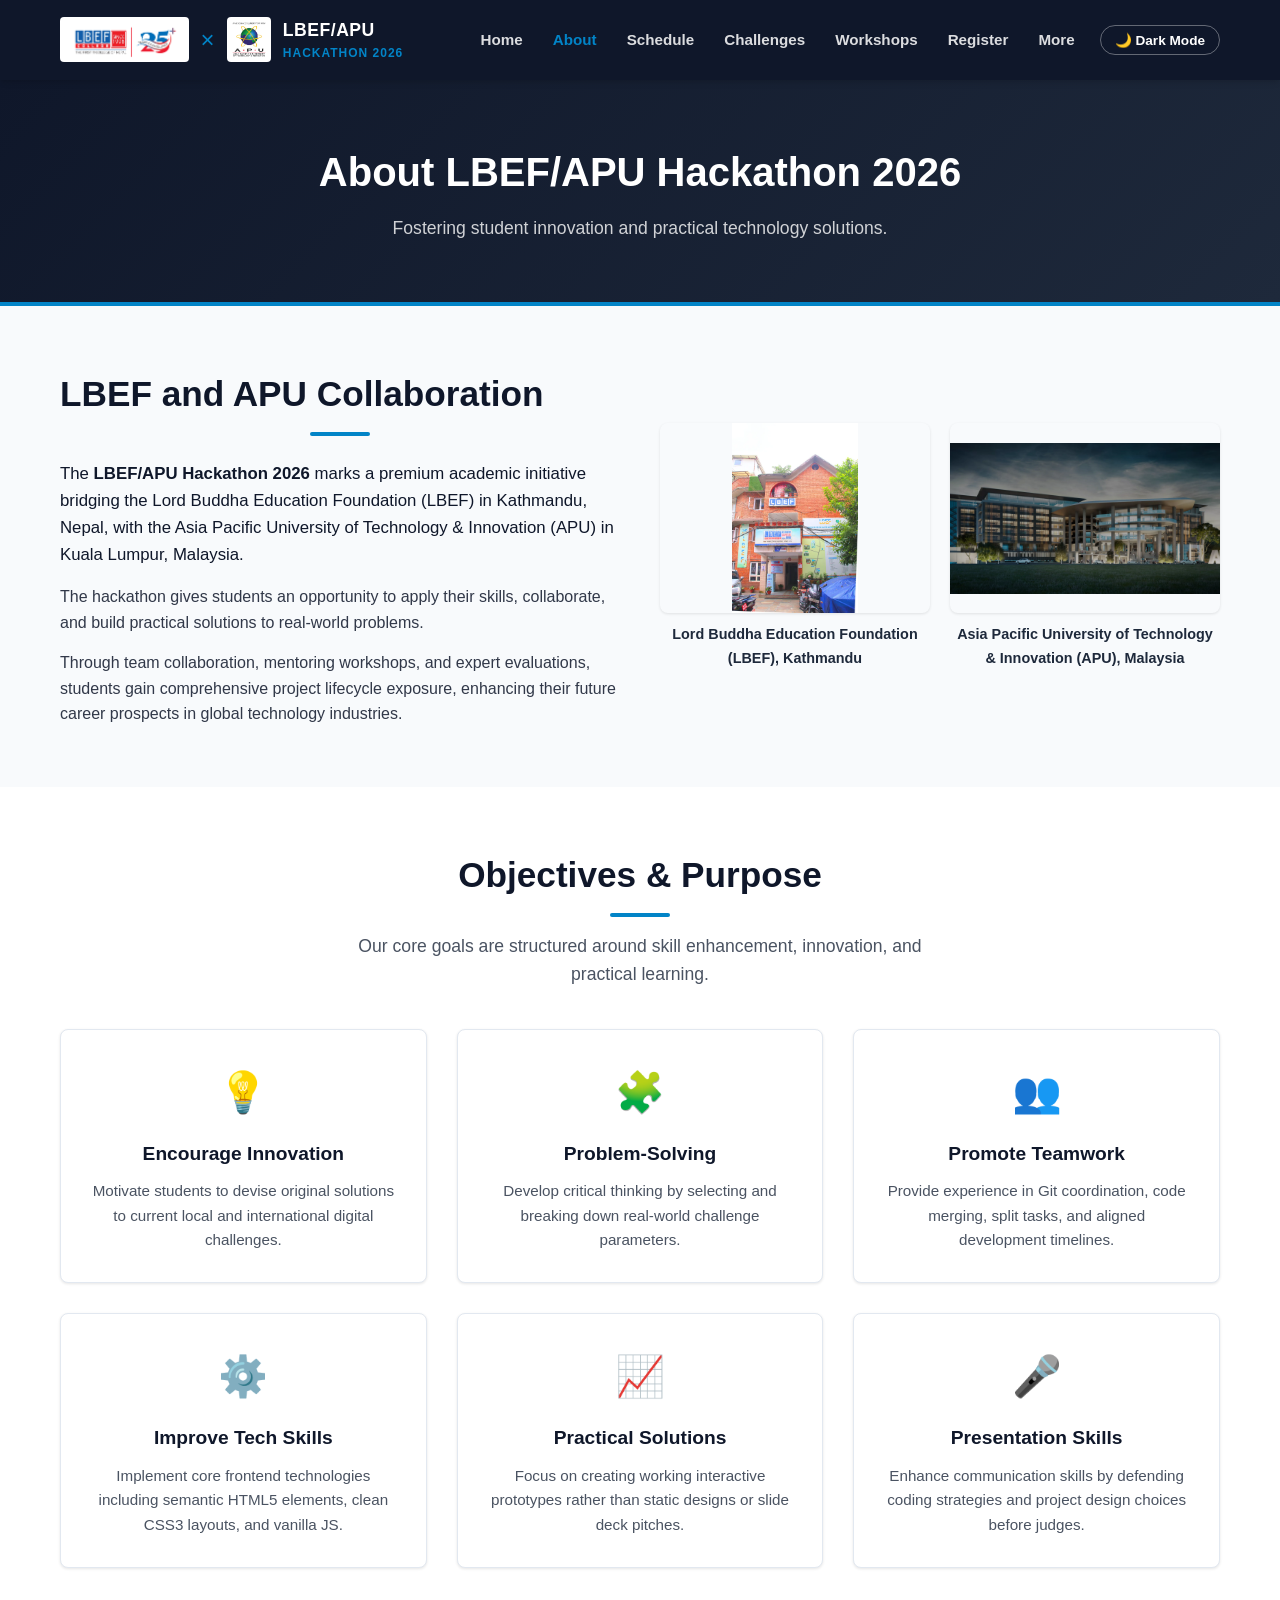
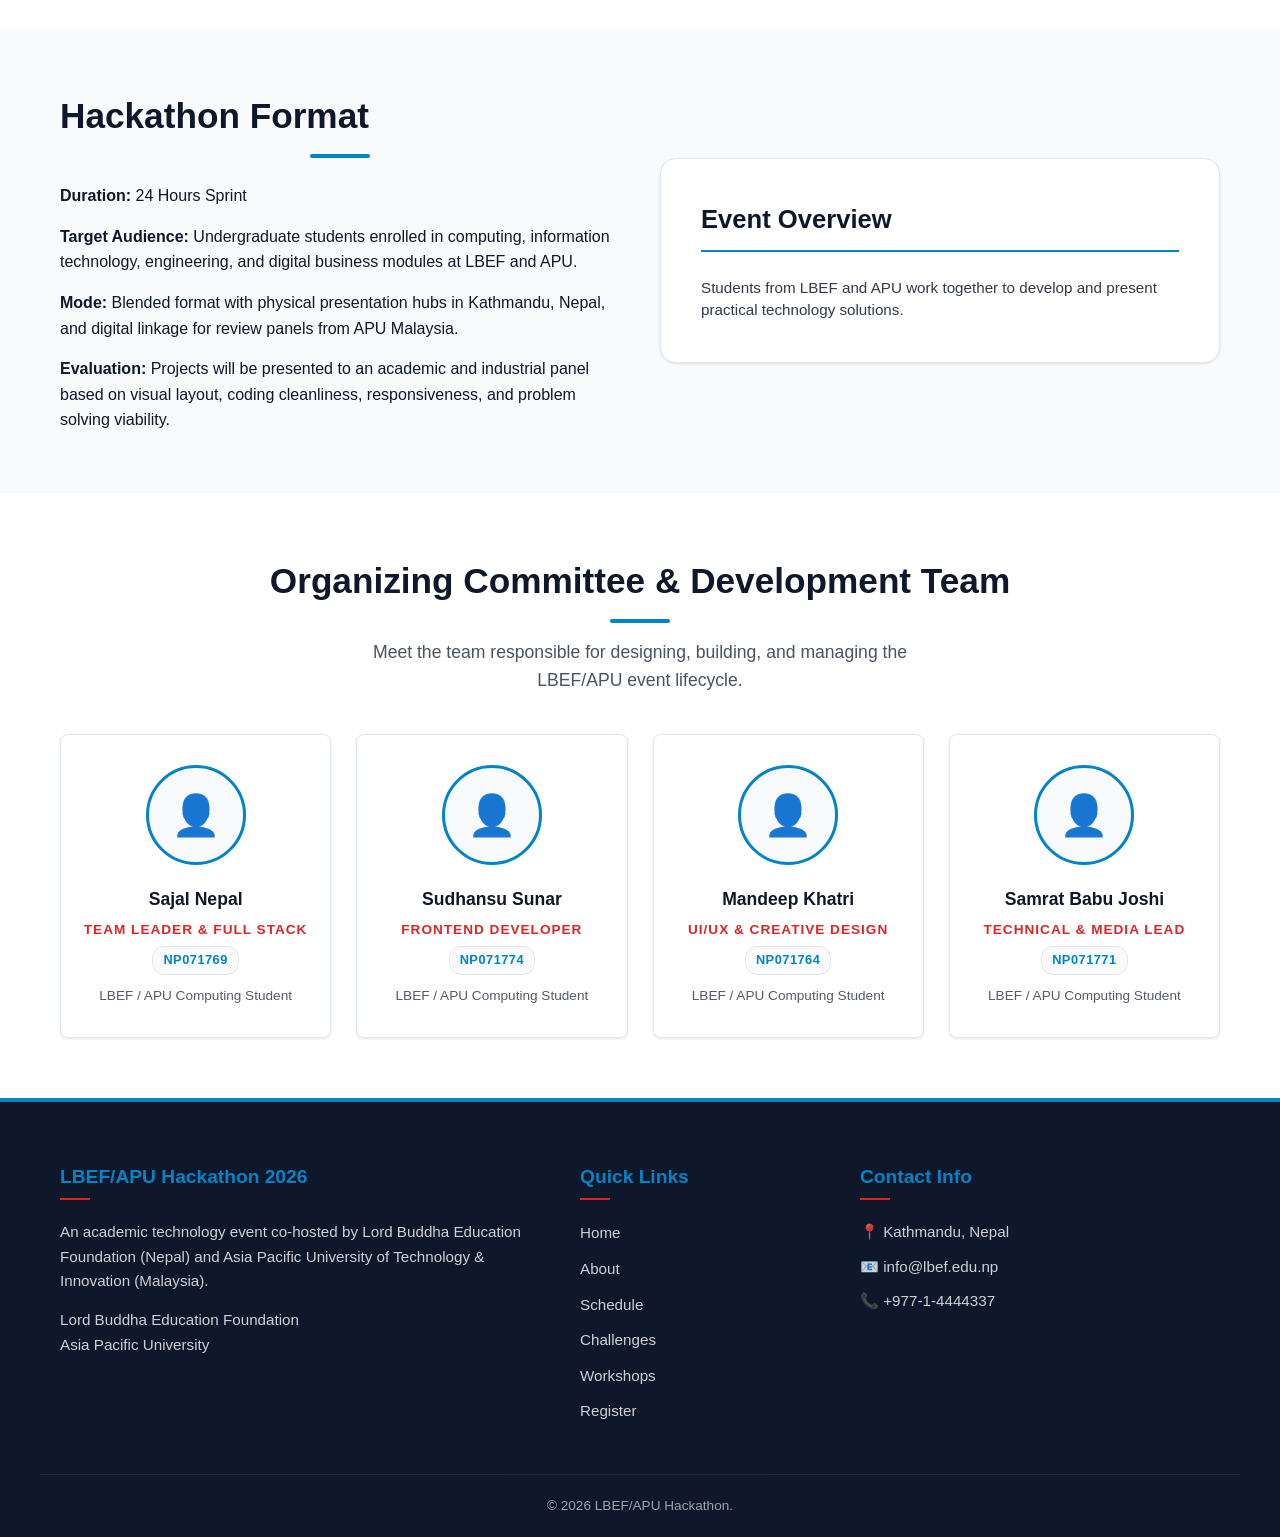
==== about.html @ 63b53572 "Working Website. needs few changes" ====
<!DOCTYPE html>
<html lang="en">
<head>
    <meta charset="UTF-8">
    <meta name="viewport" content="width=device-width, initial-scale=1.0">
    <title>About Us | LBEF/APU Hackathon 2026</title>
    <meta name="description" content="Learn about the LBEF/APU Hackathon 2026, its objectives, target audience, format, and organizing committee.">
    <link rel="stylesheet" href="css/style.css">
</head>
<body>

    <!-- Header Navigation -->
    <header>
        <div class="container header-container">
            <a href="index.html" class="branding" id="brandingLogo">
                <img src="images/logo/lbef_logo.webp" alt="LBEF Logo" class="logo-img">
                <span class="logo-divider">×</span>
                <img src="images/logo/apu_logo.webp" alt="APU Logo" class="logo-img">
                <div class="branding-text">
                    <span class="branding-title">LBEF/APU</span>
                    <span class="branding-subtitle">Hackathon 2026</span>
                </div>
            </a>
            <button class="hamburger" id="hamburgerToggle" aria-label="Toggle Menu">
                <span></span>
                <span></span>
                <span></span>
            </button>
            <ul class="nav-menu" id="navMenu">
                <li class="nav-item"><a href="index.html" class="nav-link" id="nav-home">Home</a></li>
                <li class="nav-item"><a href="about.html" class="nav-link active" id="nav-about">About</a></li>
                <li class="nav-item"><a href="schedule.html" class="nav-link" id="nav-schedule">Schedule</a></li>
                <li class="nav-item"><a href="challenges.html" class="nav-link" id="nav-challenges">Challenges</a></li>
                <li class="nav-item"><a href="workshops.html" class="nav-link" id="nav-workshops">Workshops</a></li>
                <li class="nav-item"><a href="register.html" class="nav-link" id="nav-register">Register</a></li>
                <li class="nav-item dropdown">
                    <a href="#" class="nav-link dropdown-toggle">More</a>
                    <ul class="dropdown-menu">
                        <li><a href="rules.html" class="nav-link" id="nav-rules">Rules</a></li>
                        <li><a href="resources.html" class="nav-link" id="nav-resources">Resources</a></li>
                        <li><a href="gallery.html" class="nav-link" id="nav-gallery">Gallery</a></li>
                        <li><a href="news.html" class="nav-link" id="nav-news">News</a></li>
                        <li><a href="faq.html" class="nav-link" id="nav-faq">FAQ</a></li>
                        <li><a href="contact.html" class="nav-link" id="nav-contact">Contact</a></li>
                        <li><a href="sponsors.html" class="nav-link" id="nav-sponsors">Sponsors</a></li>
                        <li><a href="feedback.html" class="nav-link" id="nav-feedback">Feedback</a></li>
                    </ul>
                </li>
                <li class="nav-item"><button class="theme-toggle-btn" id="themeToggleBtn" aria-label="Toggle theme">🌙 Dark Mode</button></li>
            </ul>
        </div>
    </header>

    <!-- Page Hero Banner -->
    <section class="page-hero">
        <div class="container">
            <h1>About LBEF/APU Hackathon 2026</h1>
            <p>Fostering student innovation and practical technology solutions.</p>
        </div>
    </section>

    <!-- Event Overview Section -->
    <section class="section">
        <div class="container grid-2">
            <div>
                <h2 class="section-title" style="text-align: left; margin-bottom: 25px;">LBEF and APU Collaboration</h2>
                <p style="margin-bottom: 15px; font-size: 1.05rem;">The <strong>LBEF/APU Hackathon 2026</strong> marks a premium academic initiative bridging the Lord Buddha Education Foundation (LBEF) in Kathmandu, Nepal, with the Asia Pacific University of Technology & Innovation (APU) in Kuala Lumpur, Malaysia.</p>
                <p style="margin-bottom: 15px; opacity: 0.85;">The hackathon gives students an opportunity to apply their skills, collaborate, and build practical solutions to real-world problems.</p>
                <p style="opacity: 0.85;">Through team collaboration, mentoring workshops, and expert evaluations, students gain comprehensive project lifecycle exposure, enhancing their future career prospects in global technology industries.</p>
            </div>
            <div class="institution-logos" aria-label="Academic partner campuses">
                <figure>
                    <img src="images/LBEF.webp" alt="Lord Buddha Education Foundation campus">
                    <figcaption>Lord Buddha Education Foundation (LBEF), Kathmandu</figcaption>
                </figure>
                <figure>
                    <img src="images/APU.webp" alt="Asia Pacific University campus">
                    <figcaption>Asia Pacific University of Technology &amp; Innovation (APU), Malaysia</figcaption>
                </figure>
            </div>
        </div>
    </section>

    <!-- Purpose and Objectives -->
    <section class="section" style="background-color: var(--white);">
        <div class="container">
            <h2 class="section-title">Objectives & Purpose</h2>
            <p class="section-subtitle">Our core goals are structured around skill enhancement, innovation, and practical learning.</p>
            <div class="grid-3" style="margin-top: 30px;">
                <div class="highlight-card">
                    <div class="highlight-icon">💡</div>
                    <h3>Encourage Innovation</h3>
                    <p>Motivate students to devise original solutions to current local and international digital challenges.</p>
                </div>
                <div class="highlight-card">
                    <div class="highlight-icon">🧩</div>
                    <h3>Problem-Solving</h3>
                    <p>Develop critical thinking by selecting and breaking down real-world challenge parameters.</p>
                </div>
                <div class="highlight-card">
                    <div class="highlight-icon">👥</div>
                    <h3>Promote Teamwork</h3>
                    <p>Provide experience in Git coordination, code merging, split tasks, and aligned development timelines.</p>
                </div>
                <div class="highlight-card">
                    <div class="highlight-icon">⚙️</div>
                    <h3>Improve Tech Skills</h3>
                    <p>Implement core frontend technologies including semantic HTML5 elements, clean CSS3 layouts, and vanilla JS.</p>
                </div>
                <div class="highlight-card">
                    <div class="highlight-icon">📈</div>
                    <h3>Practical Solutions</h3>
                    <p>Focus on creating working interactive prototypes rather than static designs or slide deck pitches.</p>
                </div>
                <div class="highlight-card">
                    <div class="highlight-icon">🎤</div>
                    <h3>Presentation Skills</h3>
                    <p>Enhance communication skills by defending coding strategies and project design choices before judges.</p>
                </div>
            </div>
        </div>
    </section>

    <!-- Hackathon Format & Target Audience -->
    <section class="section">
        <div class="container grid-2">
            <div>
                <h2 class="section-title" style="text-align: left; margin-bottom: 25px;">Hackathon Format</h2>
                <p style="margin-bottom: 15px;"><strong>Duration:</strong> 24 Hours Sprint</p>
                <p style="margin-bottom: 15px;"><strong>Target Audience:</strong> Undergraduate students enrolled in computing, information technology, engineering, and digital business modules at LBEF and APU.</p>
                <p style="margin-bottom: 15px;"><strong>Mode:</strong> Blended format with physical presentation hubs in Kathmandu, Nepal, and digital linkage for review panels from APU Malaysia.</p>
                <p><strong>Evaluation:</strong> Projects will be presented to an academic and industrial panel based on visual layout, coding cleanliness, responsiveness, and problem solving viability.</p>
            </div>
            <div>
                <div class="rules-wrapper" style="margin-bottom: 0;">
                    <h2>Event Overview</h2>
                    <p style="font-size: 0.95rem; line-height: 1.5; opacity: 0.85;">Students from LBEF and APU work together to develop and present practical technology solutions.</p>
                </div>
            </div>
        </div>
    </section>

    <!-- Organizing Committee & Development Team Section -->
    <section class="section" style="background-color: var(--white);">
        <div class="container">
            <h2 class="section-title">Organizing Committee & Development Team</h2>
            <p class="section-subtitle">Meet the team responsible for designing, building, and managing the LBEF/APU event lifecycle.</p>
            <div class="team-grid">
                <!-- Team Member 1: Sajal Nepal -->
                <div class="team-card">
                    <div class="team-avatar" aria-hidden="true">👤</div>
                    <h3>Sajal Nepal</h3>
                    <p class="role">Team Leader & Full Stack</p>
                    <span class="student-id-badge">NP071769</span>
                    <p style="font-size: 0.85rem; opacity: 0.7; margin-top: 10px;">LBEF / APU Computing Student</p>
                </div>
                <!-- Team Member 2: Sudhansu Sunar -->
                <div class="team-card">
                    <div class="team-avatar" aria-hidden="true">👤</div>
                    <h3>Sudhansu Sunar</h3>
                    <p class="role">Frontend Developer</p>
                    <span class="student-id-badge">NP071774</span>
                    <p style="font-size: 0.85rem; opacity: 0.7; margin-top: 10px;">LBEF / APU Computing Student</p>
                </div>
                <!-- Team Member 3: Mandeep Khatri -->
                <div class="team-card">
                    <div class="team-avatar" aria-hidden="true">👤</div>
                    <h3>Mandeep Khatri</h3>
                    <p class="role">UI/UX & Creative Design</p>
                    <span class="student-id-badge">NP071764</span>
                    <p style="font-size: 0.85rem; opacity: 0.7; margin-top: 10px;">LBEF / APU Computing Student</p>
                </div>
                <!-- Team Member 4: Samrat Babu Joshi -->
                <div class="team-card">
                    <div class="team-avatar" aria-hidden="true">👤</div>
                    <h3>Samrat Babu Joshi</h3>
                    <p class="role">Technical & Media Lead</p>
                    <span class="student-id-badge">NP071771</span>
                    <p style="font-size: 0.85rem; opacity: 0.7; margin-top: 10px;">LBEF / APU Computing Student</p>
                </div>
            </div>
        </div>
    </section>

    <!-- Footer -->
    <footer>
        <div class="container footer-grid">
            <div class="footer-col footer-about">
                <h3>LBEF/APU Hackathon 2026</h3>
                <p>An academic technology event co-hosted by Lord Buddha Education Foundation (Nepal) and Asia Pacific University of Technology & Innovation (Malaysia).</p>
                <p><a href="https://www.lbef.edu.np/" target="_blank" rel="noopener noreferrer">Lord Buddha Education Foundation</a><br><a href="https://www.apu.edu.my/" target="_blank" rel="noopener noreferrer">Asia Pacific University</a></p>
            </div>
            <div class="footer-col">
                <h3>Quick Links</h3>
                <ul class="footer-links">
                    <li><a href="index.html">Home</a></li>
                    <li><a href="about.html">About</a></li>
                    <li><a href="schedule.html">Schedule</a></li>
                    <li><a href="challenges.html">Challenges</a></li>
                    <li><a href="workshops.html">Workshops</a></li>
                    <li><a href="register.html">Register</a></li>
                </ul>
            </div>
            <div class="footer-col footer-contact">
                <h3>Contact Info</h3>
                <p>📍 Kathmandu, Nepal</p>
                <p>📧 info@lbef.edu.np</p>
                <p>📞 +977-1-4444337</p>
            </div>
        </div>
        <div class="container footer-bottom">
            <p>&copy; 2026 LBEF/APU Hackathon.</p>
        </div>
    </footer>

    <script src="js/script.js"></script>
</body>
</html>
---- css/style.css ----
/* ==========================================================================
   Main styles for the LBEF/APU Hackathon website.
   ========================================================================== */

/* --------------------------------------------------------------------------
   1. Design System & CSS Variables
   -------------------------------------------------------------------------- */
:root {
    /* Color Palette */
    --primary: #0F172A;       /* Deep Dark Navy */
    --secondary: #0284C7;     /* APU-style Vibrant Blue */
    --secondary-hover: #0369A1;
    --accent: #DC2626;        /* LBEF-style Accent Red */
    --accent-hover: #B91C1C;
    --accent-light: #FEE2E2;  /* Light red for alerts/badges */
    --light: #F8FAFC;         /* Light Grey Background */
    --white: #FFFFFF;
    --dark: #1E293B;          /* Charcoal text / dark sections */
    --border-color: #E2E8F0;  /* Subtle borders */
    
    /* Typography */
    --font-primary: 'Segoe UI', Tahoma, Geneva, Verdana, sans-serif;
    
    /* Layout & Spacing */
    --max-width: 1200px;
    --border-radius: 8px;
    --border-radius-lg: 16px;
    --transition-fast: 0.2s ease;
    --transition-normal: 0.3s ease;
    
    /* Shadows */
    --shadow-sm: 0 1px 3px rgba(0, 0, 0, 0.1);
    --shadow-md: 0 4px 6px -1px rgba(0, 0, 0, 0.1), 0 2px 4px -1px rgba(0, 0, 0, 0.06);
    --shadow-lg: 0 10px 15px -3px rgba(0, 0, 0, 0.1), 0 4px 6px -2px rgba(0, 0, 0, 0.05);
}

.event-dates {
    margin: -5px 0 22px;
    color: var(--secondary);
    font-weight: 700;
    letter-spacing: 0.3px;
}

.event-dates span {
    margin: 0 8px;
    color: var(--white);
    opacity: 0.65;
}

/* --------------------------------------------------------------------------
   2. Reset & Global Styles
   -------------------------------------------------------------------------- */
* {
    margin: 0;
    padding: 0;
    box-sizing: border-box;
}

.institution-logos {
    display: grid;
    grid-template-columns: repeat(2, minmax(0, 1fr));
    gap: 20px;
    align-items: start;
}

.institution-logos figure {
    min-width: 0;
    text-align: center;
}

.institution-logos img {
    width: 100%;
    height: 190px;
    object-fit: contain;
    border-radius: var(--border-radius);
    box-shadow: var(--shadow-sm);
}

.institution-logos figcaption {
    margin-top: 10px;
    font-size: 0.9rem;
    font-weight: 600;
    color: var(--dark);
}

body {
    font-family: var(--font-primary);
    background-color: var(--light);
    color: var(--primary);
    line-height: 1.6;
    overflow-x: hidden;
}

.workshop-card {
    display: flex;
    flex-direction: column;
    height: 100%;
}

.workshop-poster {
    height: 250px;
    background-color: var(--light);
}

.workshop-poster img {
    object-fit: contain;
    object-position: center;
}

.workshop-card-body {
    display: flex;
    flex: 1;
    flex-direction: column;
    justify-content: space-between;
    gap: 18px;
}

.workshop-details-button {
    width: 100%;
    margin-top: auto;
}

.workshop-modal {
    position: fixed;
    inset: 0;
    z-index: 2100;
    display: flex;
    align-items: center;
    justify-content: center;
    padding: 24px;
    background: rgba(15, 23, 42, 0.78);
}

.workshop-modal[hidden] {
    display: none;
}

.workshop-dialog {
    position: relative;
    display: grid;
    grid-template-columns: minmax(220px, 0.8fr) minmax(0, 1.2fr);
    gap: 26px;
    width: min(900px, 100%);
    max-height: 90vh;
    overflow-y: auto;
    padding: 28px;
    background: var(--white);
    color: var(--primary);
    border: 1px solid var(--border-color);
    border-radius: var(--border-radius-lg);
    box-shadow: var(--shadow-lg);
}

.workshop-modal-image {
    width: 100%;
    max-height: 72vh;
    object-fit: contain;
    align-self: center;
    border-radius: var(--border-radius);
    background: var(--light);
}

.workshop-modal-content {
    align-self: center;
    min-width: 0;
    padding: 12px 0;
}

.workshop-modal-header {
    margin-bottom: 12px;
    color: var(--secondary);
    font-weight: 700;
    white-space: pre-line;
}

.workshop-modal-content h2 {
    margin: 0 32px 12px 0;
    font-size: 1.6rem;
    line-height: 1.25;
}

.workshop-modal-subtitle {
    margin-bottom: 16px;
    font-weight: 700;
    color: var(--accent);
}

.workshop-modal-badge {
    display: inline-block;
    padding: 5px 10px;
    margin-bottom: 12px;
    border-radius: 20px;
    background: var(--secondary);
    color: var(--white);
    font-size: 0.8rem;
    font-weight: 700;
}

.workshop-detail-list {
    display: grid;
    grid-template-columns: minmax(100px, auto) 1fr;
    gap: 10px 14px;
}

.workshop-detail-list dt {
    font-weight: 700;
    color: var(--secondary);
}

.workshop-detail-list dd {
    margin: 0;
    white-space: pre-line;
}

.workshop-modal-close {
    position: absolute;
    top: 10px;
    right: 14px;
    z-index: 1;
    width: 38px;
    height: 38px;
    border: 0;
    border-radius: 50%;
    background: var(--light);
    color: var(--primary);
    font-size: 1.7rem;
    line-height: 1;
    cursor: pointer;
}

.workshop-modal-close:hover,
.workshop-modal-close:focus-visible {
    background: var(--secondary);
    color: var(--white);
}

a {
    color: inherit;
    text-decoration: none;
}

img {
    max-width: 100%;
    height: auto;
    display: block;
}

/* Containers */
.container {
    width: 100%;
    max-width: var(--max-width);
    margin: 0 auto;
    padding: 0 20px;
}

.section {
    padding: 60px 0;
}

.section-title {
    text-align: center;
    font-size: 2.2rem;
    font-weight: 700;
    color: var(--primary);
    margin-bottom: 15px;
    position: relative;
}

.section-title::after {
    content: '';
    display: block;
    width: 60px;
    height: 4px;
    background-color: var(--secondary);
    margin: 10px auto 0 auto;
    border-radius: 2px;
}

.section-subtitle {
    text-align: center;
    font-size: 1.1rem;
    color: var(--dark);
    max-width: 600px;
    margin: 0 auto 40px auto;
    opacity: 0.8;
}

/* Buttons */
.btn {
    display: inline-block;
    padding: 12px 28px;
    font-size: 1rem;
    font-weight: 600;
    border-radius: var(--border-radius);
    text-align: center;
    cursor: pointer;
    transition: var(--transition-fast);
    border: none;
}

.btn-primary {
    background-color: var(--secondary);
    color: var(--white);
}

.btn-primary:hover {
    background-color: var(--secondary-hover);
    transform: translateY(-2px);
}

.btn-accent {
    background-color: var(--accent);
    color: var(--white);
}

.btn-accent:hover {
    background-color: var(--accent-hover);
    transform: translateY(-2px);
}

.btn-outline {
    background-color: transparent;
    color: var(--secondary);
    border: 2px solid var(--secondary);
}

.btn-outline:hover {
    background-color: var(--secondary);
    color: var(--white);
    transform: translateY(-2px);
}

/* --------------------------------------------------------------------------
   3. Header & Navigation (Desktop & Mobile)
   -------------------------------------------------------------------------- */
header {
    background-color: var(--primary);
    color: var(--white);
    position: sticky;
    top: 0;
    z-index: 1000;
    box-shadow: var(--shadow-md);
}

.header-container {
    display: flex;
    justify-content: space-between;
    align-items: center;
    height: 80px;
}

/* Branding logo area */
.branding {
    display: flex;
    align-items: center;
    gap: 12px;
}

.logo-img {
    height: 45px;
    width: auto;
    background: var(--white);
    padding: 2px;
    border-radius: 4px;
}

.logo-divider {
    color: var(--secondary);
    font-size: 1.5rem;
    font-weight: 300;
}

.branding-text {
    display: flex;
    flex-direction: column;
}

.branding-title {
    font-size: 1.1rem;
    font-weight: 800;
    letter-spacing: 0.5px;
    color: var(--white);
}

.branding-subtitle {
    font-size: 0.75rem;
    color: var(--secondary);
    text-transform: uppercase;
    font-weight: 600;
    letter-spacing: 1px;
}

/* Nav Menu */
.nav-menu {
    display: flex;
    align-items: center;
    list-style: none;
}

.nav-item {
    position: relative;
}

.nav-link {
    display: block;
    padding: 10px 15px;
    font-size: 0.95rem;
    font-weight: 600;
    color: var(--white);
    opacity: 0.85;
    transition: var(--transition-fast);
}

.nav-link:hover, .nav-link.active {
    color: var(--secondary);
    opacity: 1;
}

/* Dropdown Menu styling */
.dropdown-menu {
    position: absolute;
    top: 100%;
    right: 0;
    background-color: var(--primary);
    min-width: 180px;
    box-shadow: var(--shadow-lg);
    border-top: 3px solid var(--secondary);
    border-radius: 0 0 var(--border-radius) var(--border-radius);
    display: block;
    list-style: none;
    opacity: 0;
    visibility: hidden;
    pointer-events: none;
    transform: translateY(8px);
    transition: opacity var(--transition-fast), transform var(--transition-fast), visibility var(--transition-fast);
    max-height: min(70vh, 560px);
    overflow-y: auto;
}

.nav-item.dropdown.open > .dropdown-menu {
    opacity: 1;
    visibility: visible;
    pointer-events: auto;
    transform: translateY(0);
}

.dropdown-menu .nav-link {
    padding: 12px 20px;
    font-size: 0.9rem;
    border-bottom: 1px solid rgba(255, 255, 255, 0.05);
}

.dropdown-menu .nav-link:hover {
    background-color: var(--dark);
}

/* Hamburger menu */
.hamburger {
    display: none;
    flex-direction: column;
    justify-content: space-between;
    width: 30px;
    height: 20px;
    background: transparent;
    border: none;
    cursor: pointer;
    z-index: 1100;
}

.hamburger span {
    display: block;
    width: 100%;
    height: 3px;
    background-color: var(--white);
    border-radius: 2px;
    transition: var(--transition-normal);
}

/* --------------------------------------------------------------------------
   4. Footer
   -------------------------------------------------------------------------- */
footer {
    background-color: var(--primary);
    color: var(--white);
    padding: 60px 0 20px 0;
    border-top: 4px solid var(--secondary);
}

.footer-grid {
    display: grid;
    grid-template-columns: 2fr 1fr 1.5fr;
    gap: 40px;
    margin-bottom: 40px;
}

.footer-col h3 {
    font-size: 1.2rem;
    margin-bottom: 20px;
    color: var(--secondary);
    position: relative;
    padding-bottom: 8px;
}

.footer-col h3::after {
    content: '';
    position: absolute;
    bottom: 0;
    left: 0;
    width: 30px;
    height: 2px;
    background-color: var(--accent);
}

.footer-about p {
    font-size: 0.95rem;
    opacity: 0.8;
    margin-bottom: 15px;
}

.footer-links {
    list-style: none;
}

.footer-links li {
    margin-bottom: 10px;
}

.footer-links a {
    font-size: 0.95rem;
    opacity: 0.8;
    transition: var(--transition-fast);
}

.footer-links a:hover {
    color: var(--secondary);
    opacity: 1;
    padding-left: 5px;
}

.footer-contact p {
    font-size: 0.95rem;
    opacity: 0.8;
    margin-bottom: 10px;
    display: flex;
    align-items: center;
    gap: 10px;
}

.footer-socials {
    display: flex;
    gap: 15px;
    margin-top: 15px;
}

.social-icon {
    display: inline-flex;
    justify-content: center;
    align-items: center;
    width: 35px;
    height: 35px;
    background-color: rgba(255, 255, 255, 0.1);
    border-radius: 50%;
    color: var(--white);
    font-size: 0.9rem;
    transition: var(--transition-fast);
}

.social-icon:hover {
    background-color: var(--secondary);
    color: var(--white);
    transform: scale(1.1);
}

.footer-bottom {
    border-top: 1px solid rgba(255, 255, 255, 0.1);
    padding-top: 20px;
    text-align: center;
    font-size: 0.85rem;
    opacity: 0.6;
}

/* --------------------------------------------------------------------------
   5. Hero & Homepage Sections
   -------------------------------------------------------------------------- */
.hero {
    position: relative;
    background: linear-gradient(135deg, rgba(15, 23, 42, 0.95) 0%, rgba(30, 41, 59, 0.9) 100%), 
                url('../images/student.jpg') center/cover no-repeat;
    color: var(--white);
    padding: 100px 0;
    text-align: center;
}

.hero-content {
    max-width: 800px;
    margin: 0 auto;
}

.hero-tagline {
    font-size: 1rem;
    color: var(--secondary);
    text-transform: uppercase;
    font-weight: 700;
    letter-spacing: 2px;
    margin-bottom: 15px;
}

.hero h1 {
    font-size: 3rem;
    font-weight: 800;
    line-height: 1.2;
    margin-bottom: 20px;
}

.hero-motto {
    font-size: 1.8rem;
    font-weight: 600;
    color: var(--secondary);
    margin-bottom: 20px;
    letter-spacing: 1px;
}

.hero-desc {
    font-size: 1.2rem;
    opacity: 0.9;
    margin-bottom: 35px;
}

.hero-actions {
    display: flex;
    justify-content: center;
    gap: 20px;
}

/* Inner Page Hero (Standard banner for other pages) */
.page-hero {
    background: linear-gradient(135deg, var(--primary) 0%, var(--dark) 100%);
    color: var(--white);
    padding: 60px 0;
    text-align: center;
    position: relative;
    border-bottom: 4px solid var(--secondary);
}

.page-hero h1 {
    font-size: 2.5rem;
    font-weight: 700;
    margin-bottom: 10px;
}

.page-hero p {
    font-size: 1.1rem;
    opacity: 0.8;
}

/* Countdown Timer Section */
.countdown-section {
    background-color: var(--white);
    padding: 40px 0;
    box-shadow: var(--shadow-sm);
    text-align: center;
}

.countdown-title {
    font-size: 1.2rem;
    font-weight: 700;
    letter-spacing: 1px;
    margin-bottom: 20px;
    color: var(--primary);
}

.countdown-grid {
    display: flex;
    justify-content: center;
    gap: 25px;
}

.countdown-card {
    background-color: var(--light);
    border: 1px solid var(--border-color);
    padding: 20px;
    min-width: 100px;
    border-radius: var(--border-radius);
    box-shadow: var(--shadow-sm);
}

.countdown-number {
    font-size: 2.5rem;
    font-weight: 800;
    color: var(--secondary);
    display: block;
    line-height: 1;
    margin-bottom: 5px;
}

.countdown-label {
    font-size: 0.8rem;
    font-weight: 600;
    color: var(--dark);
    text-transform: uppercase;
    letter-spacing: 1px;
}

/* Highlights & Info Grids */
.highlight-grid {
    display: grid;
    grid-template-columns: repeat(4, 1fr);
    gap: 20px;
    margin-top: 30px;
}

.highlight-card {
    background-color: var(--white);
    border: 1px solid var(--border-color);
    padding: 30px;
    border-radius: var(--border-radius);
    text-align: center;
    box-shadow: var(--shadow-sm);
    transition: var(--transition-normal);
}

.highlight-card:hover {
    transform: translateY(-5px);
    box-shadow: var(--shadow-md);
    border-color: var(--secondary);
}

.highlight-icon {
    font-size: 2.5rem;
    color: var(--secondary);
    margin-bottom: 15px;
}

.highlight-card h3 {
    font-size: 1.2rem;
    font-weight: 700;
    margin-bottom: 10px;
}

.highlight-card p {
    font-size: 0.95rem;
    color: var(--dark);
    opacity: 0.8;
}

/* Grid Layouts */
.grid-2 {
    display: grid;
    grid-template-columns: 1fr 1fr;
    gap: 40px;
    align-items: center;
}

.grid-3 {
    display: grid;
    grid-template-columns: repeat(3, 1fr);
    gap: 30px;
}

.card {
    background-color: var(--white);
    border: 1px solid var(--border-color);
    border-radius: var(--border-radius-lg);
    overflow: hidden;
    box-shadow: var(--shadow-sm);
    transition: var(--transition-normal);
}

.card:hover {
    transform: translateY(-5px);
    box-shadow: var(--shadow-lg);
}

.card-img img {
    width: 100%;
    height: 200px;
    object-fit: cover;
}

.card-body {
    padding: 25px;
}

.card-tag {
    display: inline-block;
    padding: 4px 10px;
    font-size: 0.75rem;
    font-weight: 700;
    text-transform: uppercase;
    border-radius: 4px;
    margin-bottom: 15px;
}

.tag-web { background-color: #E0F2FE; color: #0369A1; }
.tag-ai { background-color: #F3E8FF; color: #6B21A8; }
.tag-cyber { background-color: #FEE2E2; color: #991B1B; }
.tag-cloud { background-color: #ECFDF5; color: #065F46; }
.tag-digital { background-color: #FEF3C7; color: #92400E; }

.card h3 {
    font-size: 1.3rem;
    font-weight: 700;
    margin-bottom: 12px;
}

.card p {
    font-size: 0.95rem;
    color: var(--dark);
    opacity: 0.85;
    margin-bottom: 20px;
}

/* CTA Call to Action */
.cta-section {
    background: linear-gradient(135deg, var(--primary) 0%, var(--secondary) 100%);
    color: var(--white);
    padding: 80px 0;
    text-align: center;
}

.cta-content h2 {
    font-size: 2.2rem;
    margin-bottom: 15px;
    font-weight: 800;
}

.cta-content p {
    font-size: 1.2rem;
    opacity: 0.9;
    margin-bottom: 30px;
    max-width: 600px;
    margin-left: auto;
    margin-right: auto;
}

/* --------------------------------------------------------------------------
   6. About Page - Organizing Committee
   -------------------------------------------------------------------------- */
.team-grid {
    display: grid;
    grid-template-columns: repeat(4, 1fr);
    gap: 25px;
    margin-top: 30px;
}

.team-card {
    background-color: var(--white);
    border: 1px solid var(--border-color);
    border-radius: var(--border-radius);
    text-align: center;
    padding: 30px 20px;
    box-shadow: var(--shadow-sm);
    transition: var(--transition-normal);
}

.team-card:hover {
    transform: translateY(-5px);
    box-shadow: var(--shadow-md);
    border-color: var(--secondary);
}

.team-avatar {
    width: 100px;
    height: 100px;
    background-color: var(--light);
    border-radius: 50%;
    margin: 0 auto 20px auto;
    display: flex;
    justify-content: center;
    align-items: center;
    font-size: 2.5rem;
    color: var(--secondary);
    border: 3px solid var(--secondary);
}

.team-card h3 {
    font-size: 1.1rem;
    margin-bottom: 5px;
}

.team-card .role {
    font-size: 0.85rem;
    font-weight: 700;
    color: var(--accent);
    text-transform: uppercase;
    letter-spacing: 1px;
}

/* --------------------------------------------------------------------------
   7. Schedule Page - Tables
   -------------------------------------------------------------------------- */
.table-responsive {
    width: 100%;
    overflow-x: auto;
    background-color: var(--white);
    border-radius: var(--border-radius-lg);
    box-shadow: var(--shadow-md);
    border: 1px solid var(--border-color);
}

table {
    width: 100%;
    border-collapse: collapse;
    min-width: 600px;
}

th, td {
    padding: 18px 24px;
    text-align: left;
    border-bottom: 1px solid var(--border-color);
}

th {
    background-color: var(--primary);
    color: var(--white);
    font-weight: 700;
    font-size: 1rem;
}

tr:last-child td {
    border-bottom: none;
}

tr:nth-child(even) {
    background-color: var(--light);
}

tr:hover {
    background-color: rgba(2, 132, 199, 0.05);
}

td.time {
    font-weight: 700;
    color: var(--secondary);
    white-space: nowrap;
}

td.location {
    font-weight: 600;
}

/* --------------------------------------------------------------------------
   8. Challenges Page - Filtering
   -------------------------------------------------------------------------- */
.filter-container {
    display: flex;
    justify-content: center;
    flex-wrap: wrap;
    gap: 10px;
    margin-bottom: 40px;
}

.filter-btn {
    padding: 10px 22px;
    font-size: 0.9rem;
    font-weight: 600;
    border: 1px solid var(--border-color);
    background-color: var(--white);
    color: var(--dark);
    border-radius: 30px;
    cursor: pointer;
    transition: var(--transition-fast);
}

.filter-btn:hover, .filter-btn.active {
    background-color: var(--secondary);
    color: var(--white);
    border-color: var(--secondary);
}

.challenge-card {
    transition: all 0.3s ease;
}

.challenge-card.hidden {
    display: none;
}

/* Difficulty tags */
.difficulty-tag {
    display: inline-block;
    padding: 2px 8px;
    font-size: 0.75rem;
    font-weight: 700;
    border-radius: 4px;
    margin-left: 10px;
}
.difficulty-easy { background-color: #DEF7EC; color: #03543F; }
.difficulty-medium { background-color: #FEF08A; color: #713F12; }
.difficulty-hard { background-color: #FDE8E8; color: #9B1C1C; }

/* --------------------------------------------------------------------------
   9. Rules & Eligibility Page - Lists & Criteria
   -------------------------------------------------------------------------- */
.rules-wrapper {
    background-color: var(--white);
    padding: 40px;
    border-radius: var(--border-radius-lg);
    box-shadow: var(--shadow-sm);
    margin-bottom: 40px;
    border: 1px solid var(--border-color);
}

.rules-wrapper h2 {
    font-size: 1.6rem;
    margin-bottom: 25px;
    color: var(--primary);
    border-bottom: 2px solid var(--secondary);
    padding-bottom: 10px;
}

.rules-list {
    list-style: none;
}

.rules-list li {
    position: relative;
    padding-left: 30px;
    margin-bottom: 15px;
    font-size: 1.05rem;
}

.rules-list li::before {
    content: "✓";
    position: absolute;
    left: 0;
    top: 0;
    color: var(--secondary);
    font-weight: 900;
    font-size: 1.2rem;
}

.judging-criteria-grid {
    display: grid;
    grid-template-columns: repeat(5, 1fr);
    gap: 20px;
    margin-top: 30px;
}

.criteria-card {
    background-color: var(--light);
    border: 1px solid var(--border-color);
    padding: 25px 15px;
    border-radius: var(--border-radius);
    text-align: center;
}

.criteria-percentage {
    font-size: 2.2rem;
    font-weight: 800;
    color: var(--accent);
    display: block;
    margin-bottom: 10px;
}

.criteria-card h3 {
    font-size: 1.1rem;
    margin-bottom: 10px;
}

/* --------------------------------------------------------------------------
   10. Form Layouts (Registration, Contact, Feedback)
   -------------------------------------------------------------------------- */
.form-container {
    max-width: 700px;
    margin: 0 auto;
    background-color: var(--white);
    padding: 50px;
    border-radius: var(--border-radius-lg);
    box-shadow: var(--shadow-md);
    border: 1px solid var(--border-color);
}

.form-group {
    margin-bottom: 25px;
}

.form-group.row {
    display: grid;
    grid-template-columns: 1fr 1fr;
    gap: 20px;
}

label {
    display: block;
    font-size: 0.95rem;
    font-weight: 600;
    color: var(--primary);
    margin-bottom: 8px;
}

label span.required {
    color: var(--accent);
}

input[type="text"],
input[type="email"],
input[type="tel"],
select,
textarea {
    width: 100%;
    padding: 12px 16px;
    border: 1px solid var(--border-color);
    border-radius: var(--border-radius);
    font-family: inherit;
    font-size: 0.95rem;
    color: var(--primary);
    transition: var(--transition-fast);
    background-color: var(--light);
}

input:focus,
select:focus,
textarea:focus {
    outline: none;
    border-color: var(--secondary);
    background-color: var(--white);
    box-shadow: 0 0 0 3px rgba(2, 132, 199, 0.15);
}

input[aria-invalid="true"],
select[aria-invalid="true"],
textarea[aria-invalid="true"] {
    border-color: var(--accent);
    box-shadow: 0 0 0 3px rgba(220, 38, 38, 0.12);
}

.btn:disabled {
    cursor: wait;
    opacity: 0.7;
    transform: none;
}

.checkbox-group {
    display: flex;
    align-items: flex-start;
    gap: 10px;
}

.checkbox-group input {
    margin-top: 5px;
}

.checkbox-group label {
    font-weight: 500;
    font-size: 0.9rem;
    margin-bottom: 0;
}

/* Alert Boxes */
.alert {
    padding: 15px 20px;
    border-radius: var(--border-radius);
    margin-bottom: 25px;
    font-weight: 600;
    display: none;
}

.alert-success {
    background-color: #DEF7EC;
    color: #03543F;
    border: 1px solid #BCF0DA;
}

.alert-danger {
    background-color: #FDE8E8;
    color: #9B1C1C;
    border: 1px solid #FBD5D5;
}

.notice {
    font-size: 0.85rem;
    color: var(--dark);
    opacity: 0.7;
    margin-top: 15px;
    text-align: center;
}

/* Star rating styles */
.rating-select {
    display: flex;
    gap: 15px;
    margin-top: 10px;
}

.rating-option {
    position: relative;
    cursor: pointer;
}

.rating-option input {
    position: absolute;
    opacity: 0;
    cursor: pointer;
}

.rating-option span {
    display: inline-block;
    padding: 8px 16px;
    background-color: var(--light);
    border: 1px solid var(--border-color);
    border-radius: var(--border-radius);
    font-weight: 600;
    transition: var(--transition-fast);
}

.rating-option input:checked + span {
    background-color: var(--secondary);
    color: var(--white);
    border-color: var(--secondary);
}

/* --------------------------------------------------------------------------
   11. FAQ Page - Accordion
   -------------------------------------------------------------------------- */
.faq-container {
    max-width: 800px;
    margin: 0 auto;
}

.faq-item {
    background-color: var(--white);
    border: 1px solid var(--border-color);
    margin-bottom: 15px;
    border-radius: var(--border-radius);
    overflow: hidden;
    box-shadow: var(--shadow-sm);
}

.faq-question {
    display: flex;
    justify-content: space-between;
    align-items: center;
    padding: 20px 25px;
    cursor: pointer;
    font-weight: 700;
    font-size: 1.05rem;
    background-color: var(--white);
    transition: var(--transition-fast);
    user-select: none;
}

.faq-question:hover {
    background-color: rgba(2, 132, 199, 0.03);
}

.faq-icon {
    font-size: 1.2rem;
    color: var(--secondary);
    transition: transform var(--transition-normal);
}

.faq-answer {
    padding: 0 25px;
    max-height: 0;
    overflow: hidden;
    transition: max-height 0.3s ease, padding 0.3s ease;
    background-color: var(--white);
    border-top: 0 solid var(--border-color);
}

.faq-item.active .faq-answer {
    padding: 20px 25px;
    max-height: 500px;
    border-top: 1px solid var(--border-color);
}

.faq-item.active .faq-icon {
    transform: rotate(45deg);
}

/* --------------------------------------------------------------------------
   12. Gallery Page - Grid & Lightbox
   -------------------------------------------------------------------------- */
.gallery-grid {
    display: grid;
    grid-template-columns: repeat(3, 1fr);
    gap: 25px;
}

.gallery-item {
    position: relative;
    border-radius: var(--border-radius-lg);
    overflow: hidden;
    box-shadow: var(--shadow-sm);
    cursor: pointer;
    height: 250px;
}

.gallery-item img {
    width: 100%;
    height: 100%;
    object-fit: contain;
    background-color: var(--light);
    transition: var(--transition-normal);
}

.gallery-overlay {
    position: absolute;
    top: 0;
    left: 0;
    width: 100%;
    height: 100%;
    background: rgba(15, 23, 42, 0.7);
    color: var(--white);
    display: flex;
    flex-direction: column;
    justify-content: center;
    align-items: center;
    opacity: 0;
    transition: var(--transition-normal);
    padding: 20px;
    text-align: center;
}

.gallery-overlay h3 {
    font-size: 1.1rem;
    margin-bottom: 5px;
    transform: translateY(10px);
    transition: var(--transition-normal);
}

.gallery-overlay span {
    font-size: 0.85rem;
    color: var(--secondary);
    text-transform: uppercase;
    letter-spacing: 1px;
    transform: translateY(10px);
    transition: var(--transition-normal);
}

.gallery-item:hover img {
    transform: scale(1.05);
}

.gallery-item:hover .gallery-overlay {
    opacity: 1;
}

.gallery-item:hover .gallery-overlay h3,
.gallery-item:hover .gallery-overlay span {
    transform: translateY(0);
}

/* Lightbox Modal */
.modal {
    display: none;
    position: fixed;
    z-index: 2000;
    top: 0;
    left: 0;
    width: 100%;
    height: 100%;
    background-color: rgba(15, 23, 42, 0.95);
    justify-content: center;
    align-items: center;
    padding: 40px;
}

.modal-content {
    max-width: 90%;
    max-height: 80%;
    position: relative;
}

.modal-content img {
    border-radius: var(--border-radius);
    box-shadow: var(--shadow-lg);
    max-width: 100%;
    max-height: 70vh;
    object-fit: contain;
}

.modal-caption {
    color: var(--white);
    text-align: center;
    margin-top: 15px;
    font-size: 1.1rem;
}

.modal-close {
    position: absolute;
    top: -50px;
    right: 0;
    color: var(--white);
    font-size: 2rem;
    font-weight: bold;
    cursor: pointer;
    background: transparent;
    border: none;
    transition: var(--transition-fast);
}

.modal-close:hover {
    color: var(--secondary);
}

/* --------------------------------------------------------------------------
   13. Sponsors Page - Grid
   -------------------------------------------------------------------------- */
.sponsor-section {
    margin-bottom: 50px;
}

.sponsor-tier-title {
    font-size: 1.4rem;
    color: var(--primary);
    margin-bottom: 20px;
    border-left: 4px solid var(--secondary);
    padding-left: 15px;
}

.sponsor-grid {
    display: grid;
    grid-template-columns: repeat(4, 1fr);
    gap: 20px;
}

.sponsor-card {
    background-color: var(--white);
    border: 1px solid var(--border-color);
    padding: 30px;
    text-align: center;
    border-radius: var(--border-radius);
    box-shadow: var(--shadow-sm);
    display: flex;
    flex-direction: column;
    justify-content: center;
    align-items: center;
    height: 120px;
}

.sponsor-name {
    font-size: 1.1rem;
    font-weight: 700;
    color: var(--dark);
    margin-bottom: 5px;
}

.sponsor-type {
    font-size: 0.75rem;
    font-weight: 600;
    color: var(--secondary);
    text-transform: uppercase;
}

/* --------------------------------------------------------------------------
   14. Responsive Media Queries
   -------------------------------------------------------------------------- */
@media (max-width: 992px) {
    .grid-3 {
        grid-template-columns: 1fr 1fr;
    }
    
    .highlight-grid {
        grid-template-columns: repeat(2, 1fr);
    }
    
    .team-grid {
        grid-template-columns: repeat(2, 1fr);
    }
    
    .sponsor-grid {
        grid-template-columns: repeat(2, 1fr);
    }
    
    .gallery-grid {
        grid-template-columns: 1fr 1fr;
    }
    
    .judging-criteria-grid {
        grid-template-columns: repeat(3, 1fr);
    }
}

/* Mobile (max-width: 768px) */
@media (max-width: 768px) {
    .header-container {
        height: 70px;
    }
    
    /* Hamburger navigation */
    .hamburger {
        display: flex;
    }
    
    .nav-menu {
        position: fixed;
        top: 70px;
        left: -100%;
        width: 100%;
        height: calc(100vh - 70px);
        background-color: var(--primary);
        flex-direction: column;
        align-items: center;
        padding-top: 40px;
        transition: var(--transition-normal);
        overflow-y: auto;
        box-shadow: var(--shadow-lg);
    }
    
    .nav-menu.active {
        left: 0;
    }
    
    .nav-item {
        width: 100%;
        text-align: center;
    }
    
    .nav-link {
        padding: 15px;
        font-size: 1.1rem;
    }
    
    .nav-item.dropdown .dropdown-menu {
        position: static;
        background-color: var(--dark);
        width: 100%;
        box-shadow: none;
        border-top: none;
        border-radius: 0;
        max-height: 0;
        overflow: hidden;
        opacity: 0;
        transform: translateY(-5px);
        transition: max-height var(--transition-normal), opacity var(--transition-fast), transform var(--transition-fast);
    }

    .nav-item.dropdown.open > .dropdown-menu {
        max-height: 60vh;
        opacity: 1;
        transform: translateY(0);
        overflow-y: auto;
    }
    
    .nav-item.dropdown .dropdown-menu .nav-link {
        padding: 10px;
        font-size: 0.95rem;
    }

    /* Hero */
    .hero h1 {
        font-size: 2.2rem;
    }
    .hero-motto {
        font-size: 1.4rem;
    }
    .hero-desc {
        font-size: 1rem;
    }
    .hero-actions {
        flex-direction: column;
        gap: 10px;
        padding: 0 40px;
    }
    
    /* Grid system */
    .grid-2 {
        grid-template-columns: 1fr;
        gap: 30px;
    }
    
    .grid-3 {
        grid-template-columns: 1fr;
    }
    
    .highlight-grid {
        grid-template-columns: 1fr;
    }
    
    .team-grid {
        grid-template-columns: 1fr;
    }
    
    .sponsor-grid {
        grid-template-columns: 1fr;
    }
    
    .gallery-grid {
        grid-template-columns: 1fr;
    }
    
    .judging-criteria-grid {
        grid-template-columns: 1fr;
    }
    
    .footer-grid {
        grid-template-columns: 1fr;
        gap: 30px;
    }
    
    .countdown-grid {
        flex-wrap: wrap;
        gap: 15px;
    }
    
    .form-container {
        padding: 25px;
    }
    
    .form-group.row {
        grid-template-columns: 1fr;
        gap: 0;
    }

    .institution-logos {
        grid-template-columns: 1fr;
    }

    .institution-logos img {
        height: auto;
        max-height: 250px;
    }

    .workshop-dialog {
        grid-template-columns: 1fr;
        gap: 16px;
        padding: 20px;
    }

    .workshop-modal-image {
        max-height: 38vh;
        margin-top: 22px;
    }

    .workshop-modal-content {
        padding: 0;
    }

    .workshop-modal-content h2 {
        font-size: 1.35rem;
    }

    .workshop-detail-list {
        grid-template-columns: 1fr;
        gap: 4px;
    }

    .workshop-detail-list dd {
        margin-bottom: 10px;
    }
}

/* --------------------------------------------------------------------------
   15. Dark Mode Theme Overrides & Enhancements
   -------------------------------------------------------------------------- */
[data-theme="dark"] {
    --light: #0B1120;
    --white: #1E293B;
    --dark: #F1F5F9;
    --border-color: #334155;
    --shadow-sm: 0 1px 3px rgba(0, 0, 0, 0.4);
    --shadow-md: 0 4px 6px -1px rgba(0, 0, 0, 0.4);
    --shadow-lg: 0 10px 15px -3px rgba(0, 0, 0, 0.5);
}

[data-theme="dark"] body {
    background-color: var(--light);
    color: var(--dark);
}

[data-theme="dark"] .section,
[data-theme="dark"] section {
    color: var(--dark);
}

[data-theme="dark"] .card,
[data-theme="dark"] .team-card,
[data-theme="dark"] .faq-item,
[data-theme="dark"] .faq-question,
[data-theme="dark"] .faq-answer,
[data-theme="dark"] .form-container,
[data-theme="dark"] .rules-wrapper,
[data-theme="dark"] .info-box,
[data-theme="dark"] .schedule-card,
[data-theme="dark"] .highlight-card,
[data-theme="dark"] .challenge-card,
[data-theme="dark"] .news-card,
[data-theme="dark"] .resource-card,
[data-theme="dark"] .sponsor-card,
[data-theme="dark"] .dropdown-menu {
    background-color: var(--white) !important;
    color: var(--dark) !important;
    border-color: var(--border-color) !important;
}

[data-theme="dark"] input,
[data-theme="dark"] select,
[data-theme="dark"] textarea {
    background-color: #0F172A !important;
    color: #F8FAFC !important;
    border-color: var(--border-color) !important;
}

[data-theme="dark"] .logo-img {
    background: #FFFFFF !important;
}

[data-theme="dark"] .section-subtitle,
[data-theme="dark"] .footer-contact {
    color: var(--dark) !important;
}

[data-theme="dark"] .section-title,
[data-theme="dark"] .rules-wrapper h2,
[data-theme="dark"] .sponsor-tier-title,
[data-theme="dark"] .form-container h2,
[data-theme="dark"] label,
[data-theme="dark"] .countdown-title {
    color: #F8FAFC !important;
}

[data-theme="dark"] header,
[data-theme="dark"] footer,
[data-theme="dark"] .hero,
[data-theme="dark"] .cta-section {
    color: #F8FAFC;
}

[data-theme="dark"] .page-hero {
    background: linear-gradient(135deg, #0F172A 0%, #1E293B 100%);
    color: #F8FAFC;
}

[data-theme="dark"] .branding-title,
[data-theme="dark"] .nav-link,
[data-theme="dark"] .theme-toggle-btn,
[data-theme="dark"] .footer-col,
[data-theme="dark"] .footer-bottom,
[data-theme="dark"] .social-icon,
[data-theme="dark"] .btn-primary,
[data-theme="dark"] .btn-accent,
[data-theme="dark"] th,
[data-theme="dark"] .modal-caption,
[data-theme="dark"] .modal-close {
    color: #F8FAFC !important;
}

[data-theme="dark"] .workshop-dialog {
    color: #F8FAFC;
}

[data-theme="dark"] .workshop-modal-close {
    color: #F8FAFC;
}

[data-theme="dark"] .nav-link:hover,
[data-theme="dark"] .nav-link.active {
    color: var(--secondary) !important;
}

/* Theme Toggle Button */
.theme-toggle-btn {
    background: transparent;
    border: 1px solid rgba(255, 255, 255, 0.35);
    color: var(--white);
    padding: 6px 14px;
    border-radius: 20px;
    cursor: pointer;
    font-size: 0.85rem;
    font-weight: 600;
    display: inline-flex;
    align-items: center;
    gap: 6px;
    transition: var(--transition-fast);
    margin-left: 10px;
}

.theme-toggle-btn:hover {
    background: rgba(255, 255, 255, 0.15);
    border-color: var(--white);
}

/* Video & Map Embed Responsive Containers */
.video-responsive-container,
.map-responsive-container {
    position: relative;
    width: 100%;
    padding-bottom: 56.25%; /* 16:9 aspect ratio */
    height: 0;
    overflow: hidden;
    border-radius: var(--border-radius-lg);
    box-shadow: var(--shadow-md);
    margin: 20px 0;
}

.video-responsive-container iframe,
.map-responsive-container iframe {
    position: absolute;
    top: 0;
    left: 0;
    width: 100%;
    height: 100%;
    border: 0;
}

.video-embed-fallback {
    position: absolute;
    inset: 0;
    display: flex;
    flex-direction: column;
    justify-content: center;
    align-items: center;
    gap: 16px;
    padding: 24px;
    background: var(--white);
    color: var(--primary);
    text-align: center;
}

.video-embed-fallback[hidden] {
    display: none;
}

[data-theme="dark"] .video-embed-fallback {
    background: var(--white);
    color: #F8FAFC;
}

/* Team Avatar Image Fix & Student Badge */
.team-avatar-img {
    width: 110px;
    height: 110px;
    border-radius: 50%;
    margin: 0 auto 15px auto;
    object-fit: cover;
    object-position: center 20%;
    border: 3px solid var(--secondary);
    display: block;
    box-shadow: var(--shadow-sm);
    background-color: var(--light);
}

.student-id-badge {
    display: inline-block;
    padding: 3px 10px;
    background: var(--light);
    color: var(--secondary);
    border-radius: 12px;
    font-size: 0.8rem;
    font-weight: 700;
    margin-top: 6px;
    letter-spacing: 0.5px;
    border: 1px solid var(--border-color);
}

[data-theme="dark"] .student-id-badge {
    background: #0F172A !important;
    color: #38BDF8 !important;
}

/* Image Aspect Ratio Safeguards */
img {
    max-width: 100%;
    height: auto;
}

.card-img {
    width: 100%;
    height: 200px;
    overflow: hidden;
}

.card-img img {
    width: 100%;
    height: 100%;
    object-fit: cover;
    object-position: center;
}
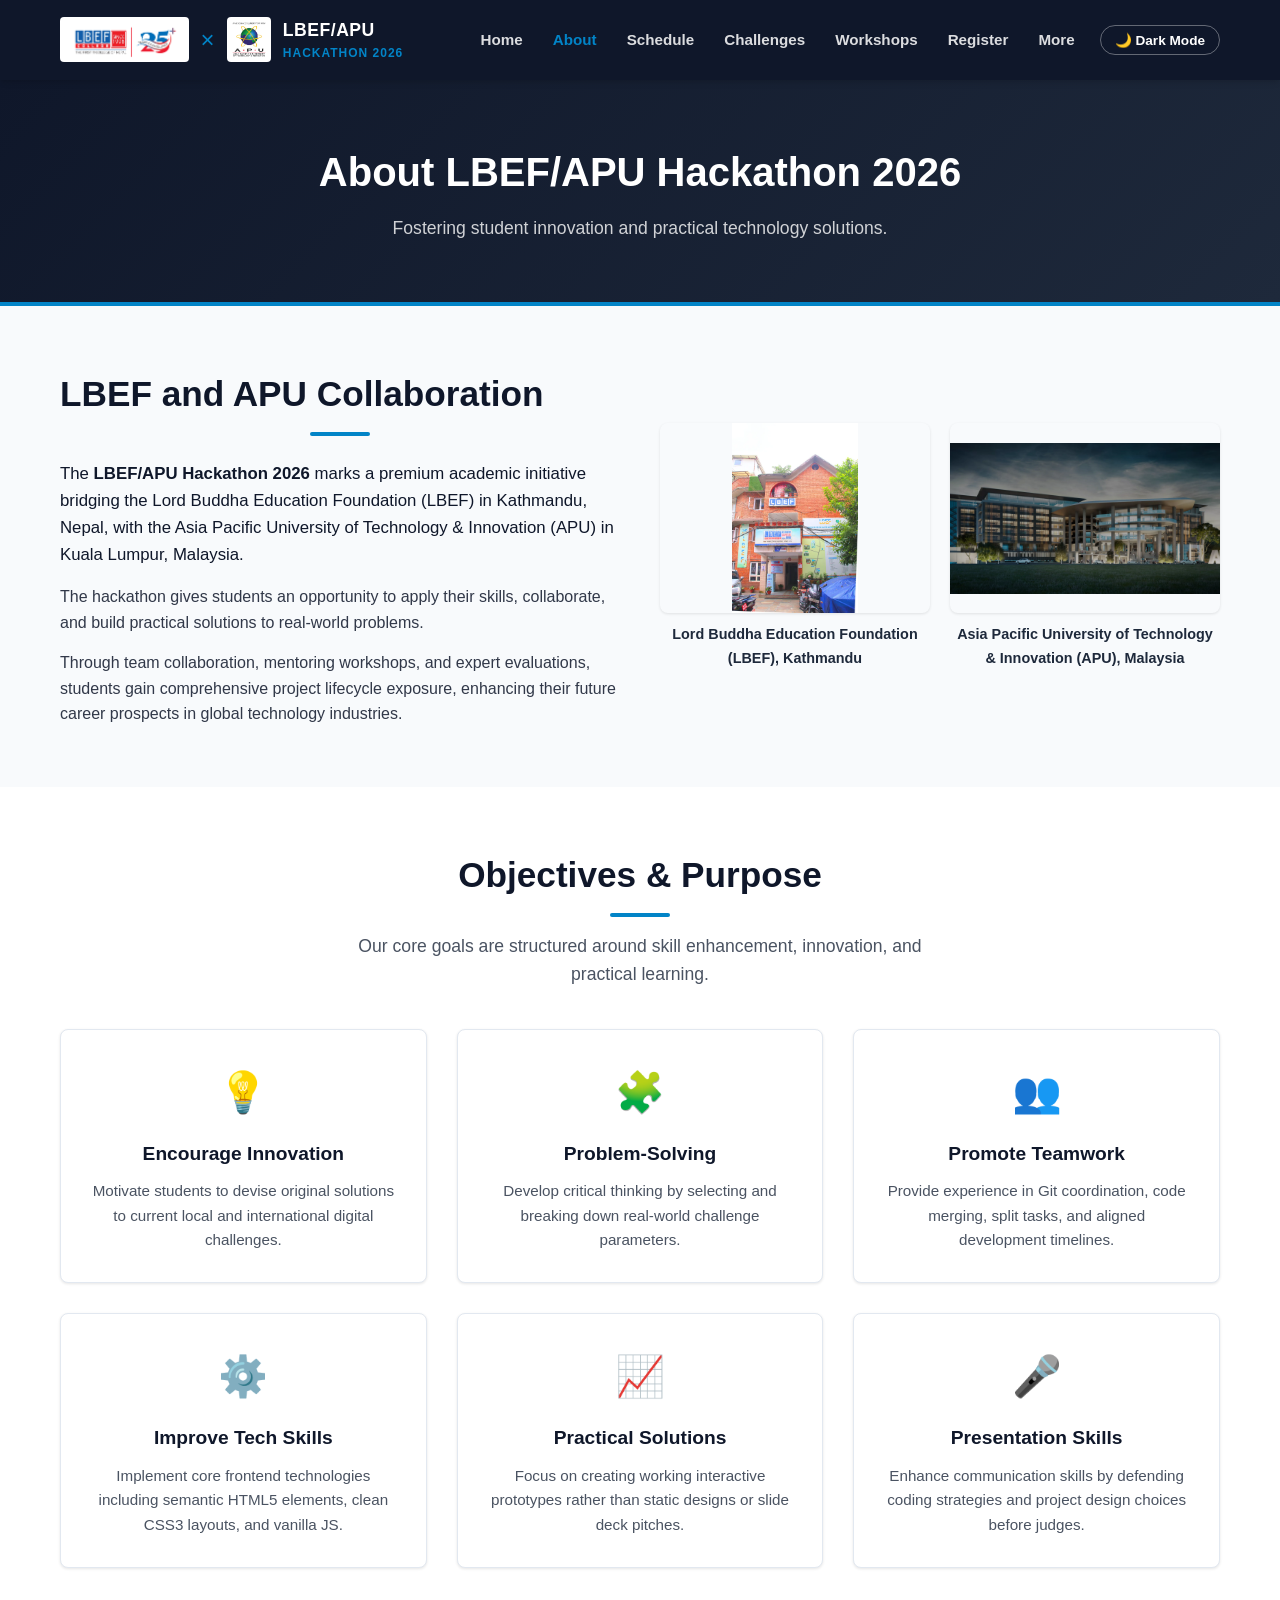
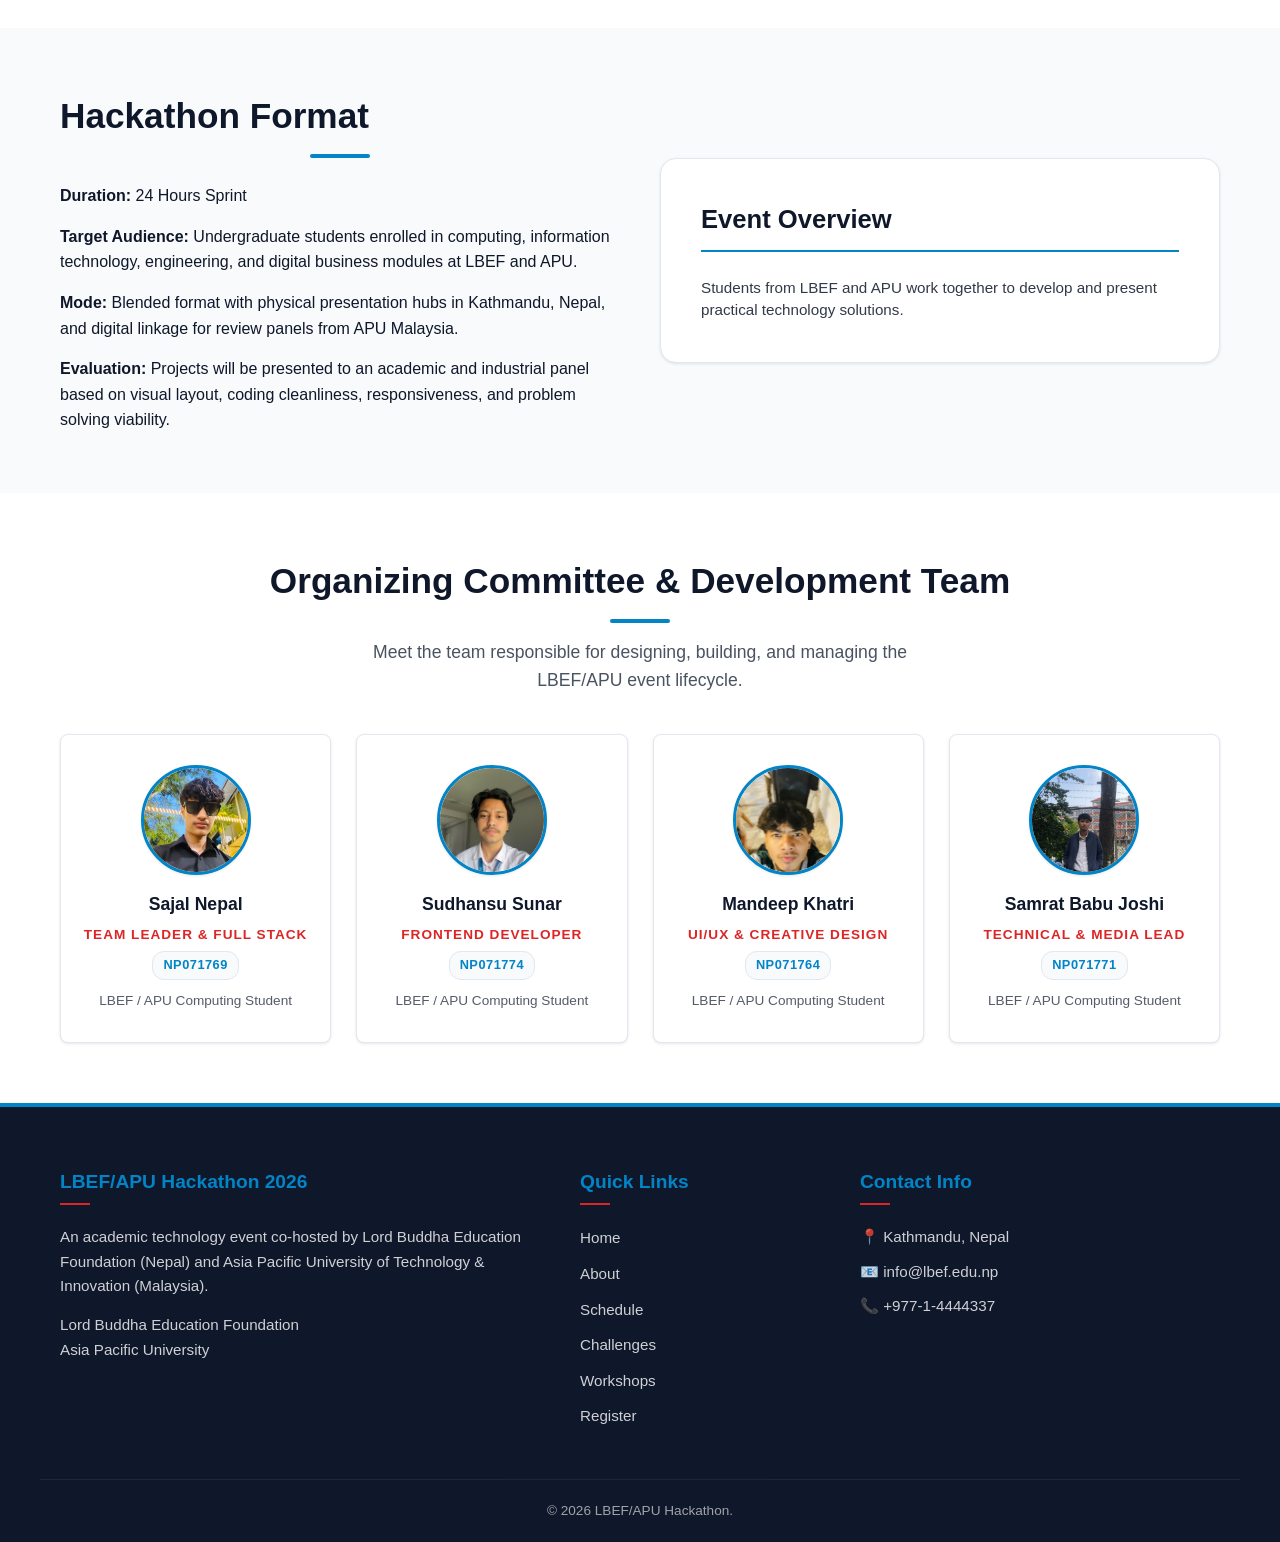
==== commit 5237d415: "Added Creators Photos" ====
--- a/about.html
+++ b/about.html
@@ -148,7 +148,7 @@
             <div class="team-grid">
                 <!-- Team Member 1: Sajal Nepal -->
                 <div class="team-card">
-                    <div class="team-avatar" aria-hidden="true">👤</div>
+                    <img src="images/Sajal.png" alt="Sajal Nepal" class="team-avatar-img">
                     <h3>Sajal Nepal</h3>
                     <p class="role">Team Leader & Full Stack</p>
                     <span class="student-id-badge">NP071769</span>
@@ -156,7 +156,7 @@
                 </div>
                 <!-- Team Member 2: Sudhansu Sunar -->
                 <div class="team-card">
-                    <div class="team-avatar" aria-hidden="true">👤</div>
+                    <img src="images/Sudhansu.jpeg" alt="Sudhansu Sunar" class="team-avatar-img">
                     <h3>Sudhansu Sunar</h3>
                     <p class="role">Frontend Developer</p>
                     <span class="student-id-badge">NP071774</span>
@@ -164,7 +164,7 @@
                 </div>
                 <!-- Team Member 3: Mandeep Khatri -->
                 <div class="team-card">
-                    <div class="team-avatar" aria-hidden="true">👤</div>
+                    <img src="images/Mandeep.jpeg" alt="Mandeep Khatri" class="team-avatar-img">
                     <h3>Mandeep Khatri</h3>
                     <p class="role">UI/UX & Creative Design</p>
                     <span class="student-id-badge">NP071764</span>
@@ -172,7 +172,7 @@
                 </div>
                 <!-- Team Member 4: Samrat Babu Joshi -->
                 <div class="team-card">
-                    <div class="team-avatar" aria-hidden="true">👤</div>
+                    <img src="images/Samrat.jpeg" alt="Samrat Babu Joshi" class="team-avatar-img">
                     <h3>Samrat Babu Joshi</h3>
                     <p class="role">Technical & Media Lead</p>
                     <span class="student-id-badge">NP071771</span>
